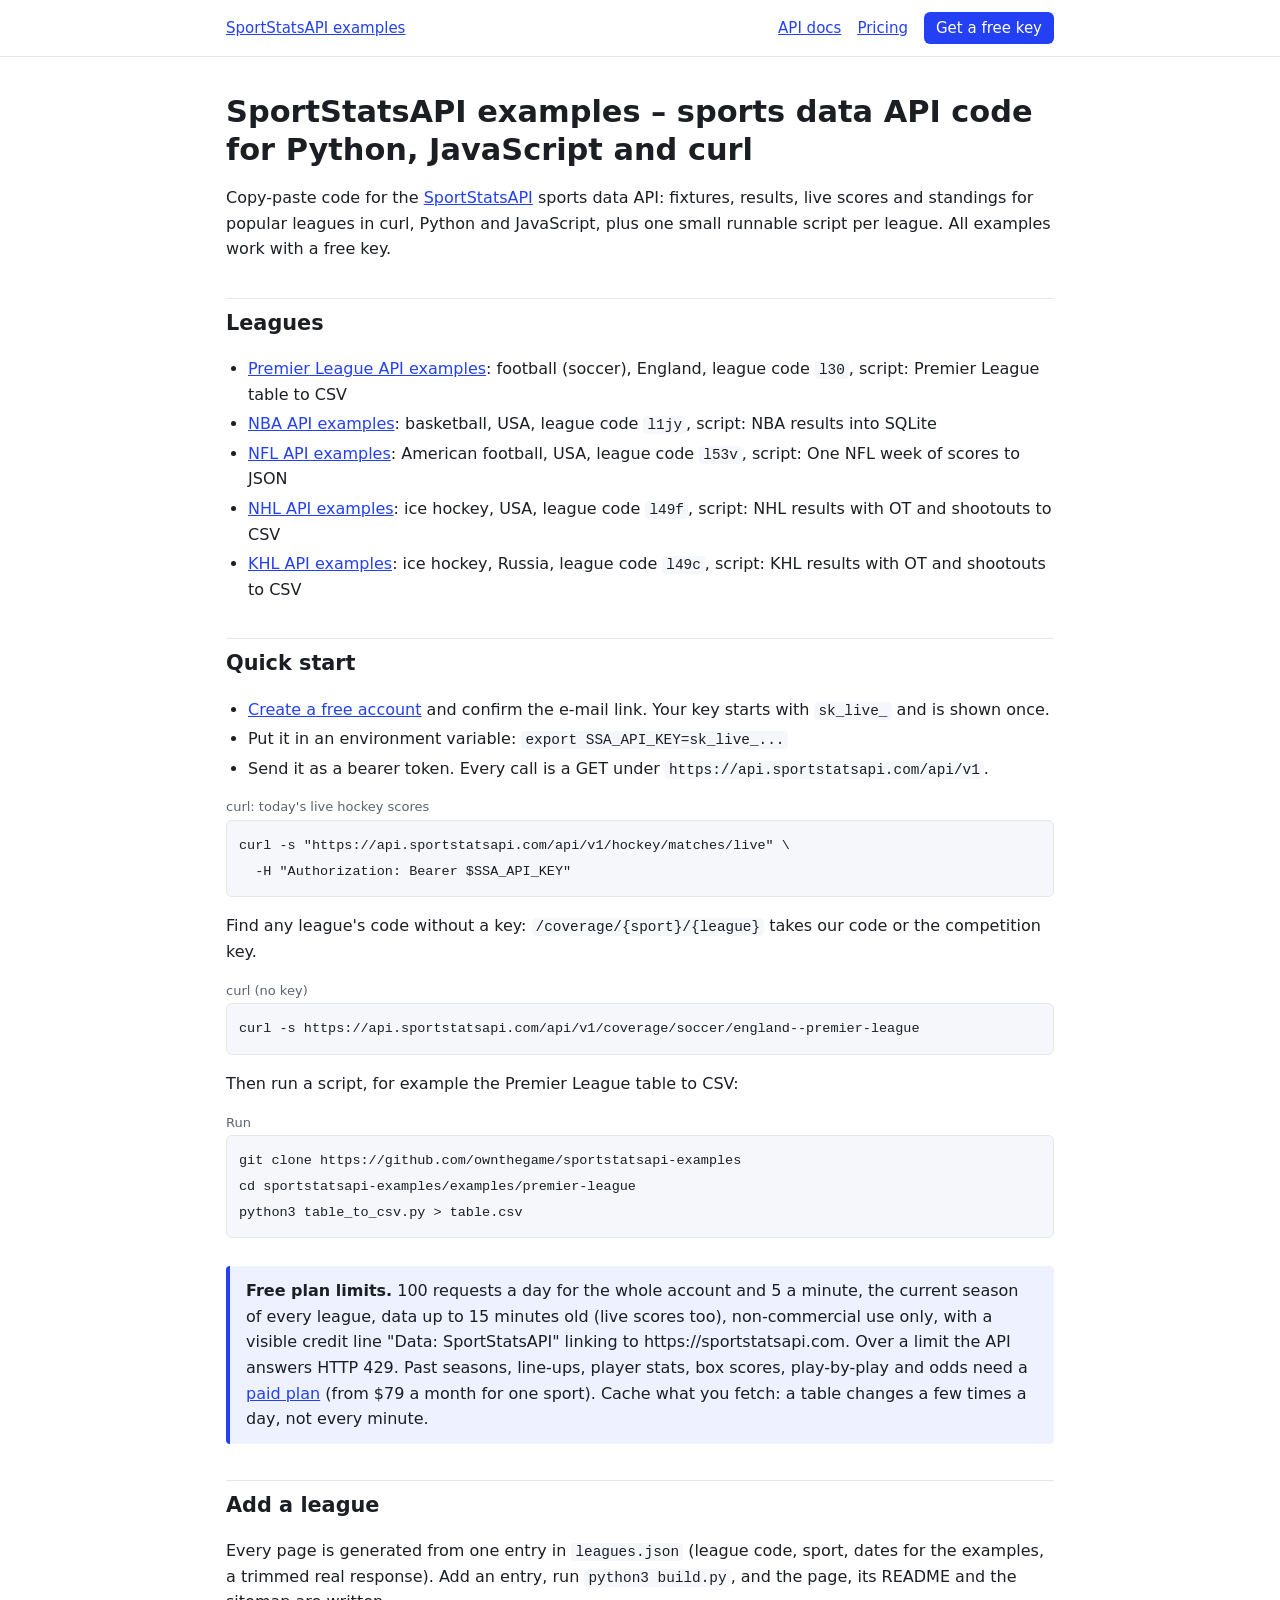
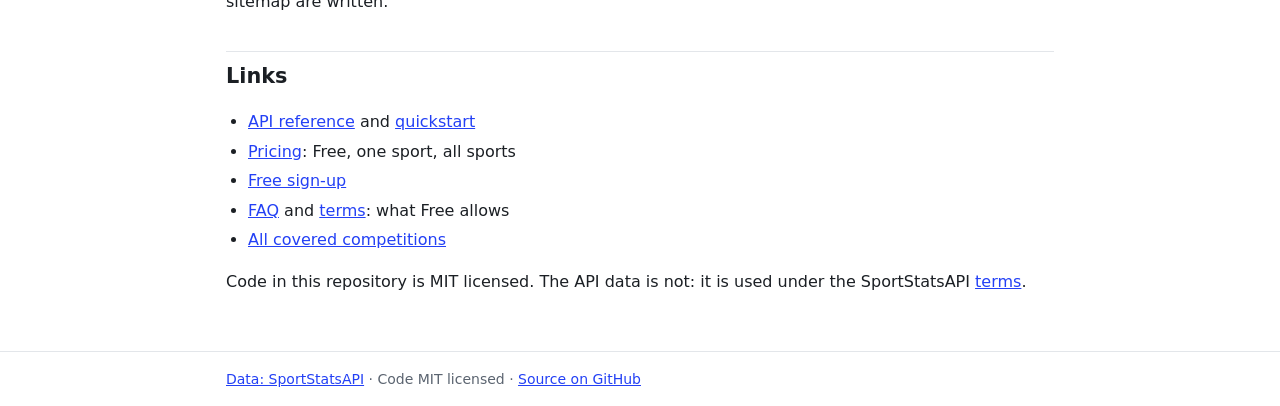
==== docs/index.html @ f86f8fb2 "SportStatsAPI examples: 5 leagues (Premier League, NBA, NFL, NHL, KHL), Pages site in docs/, runnabl" ====
<!doctype html>
<html lang="en">
<head>
<meta charset="utf-8">
<meta name="viewport" content="width=device-width, initial-scale=1">
<title>SportStatsAPI examples – sports data API code for Python, JavaScript and curl</title>
<meta name="description" content="Free code examples for a sports data API: Premier League, NBA, NFL, NHL and KHL fixtures, results, live scores and standings as JSON in curl, Python and JavaScript.">
<link rel="canonical" href="https://ownthegame.github.io/sportstatsapi-examples/">
<meta property="og:type" content="article">
<meta property="og:site_name" content="SportStatsAPI examples">
<meta property="og:title" content="SportStatsAPI examples – sports data API code for Python, JavaScript and curl">
<meta property="og:description" content="Free code examples for a sports data API: Premier League, NBA, NFL, NHL and KHL fixtures, results, live scores and standings as JSON in curl, Python and JavaScript.">
<meta property="og:url" content="https://ownthegame.github.io/sportstatsapi-examples/">
<meta name="twitter:card" content="summary">
<link rel="stylesheet" href="style.css">
</head>
<body>
<header class="top"><nav><a href="./">SportStatsAPI examples</a><span class="sp"></span><a href="https://sportstatsapi.com/docs/api/">API docs</a><a href="https://sportstatsapi.com/pricing/">Pricing</a><a class="btn" href="https://account.sportstatsapi.com/signup">Get a free key</a></nav></header>
<main>
<h1>SportStatsAPI examples – sports data API code for Python, JavaScript and curl</h1>
<p>Copy-paste code for the <a href="https://sportstatsapi.com/">SportStatsAPI</a> sports data API: fixtures, results, live scores and standings for popular leagues in curl, Python and JavaScript, plus one small runnable script per league. All examples work with a free key.</p>
<h2 id="leagues">Leagues</h2>
<ul><li><a href="premier-league/">Premier League API examples</a>: football (soccer), England, league code <code>l30</code>, script: Premier League table to CSV</li><li><a href="nba/">NBA API examples</a>: basketball, USA, league code <code>l1jy</code>, script: NBA results into SQLite</li><li><a href="nfl/">NFL API examples</a>: American football, USA, league code <code>l53v</code>, script: One NFL week of scores to JSON</li><li><a href="nhl/">NHL API examples</a>: ice hockey, USA, league code <code>l49f</code>, script: NHL results with OT and shootouts to CSV</li><li><a href="khl/">KHL API examples</a>: ice hockey, Russia, league code <code>l49c</code>, script: KHL results with OT and shootouts to CSV</li></ul>
<h2 id="quick-start">Quick start</h2>
<ul><li><a href="https://account.sportstatsapi.com/signup">Create a free account</a> and confirm the e-mail link. Your key starts with <code>sk_live_</code> and is shown once.</li><li>Put it in an environment variable: <code>export SSA_API_KEY=sk_live_...</code></li><li>Send it as a bearer token. Every call is a GET under <code>https://api.sportstatsapi.com/api/v1</code>.</li></ul>
<figure class="code"><figcaption>curl: today&#x27;s live hockey scores</figcaption><pre><code class="language-bash">curl -s &quot;https://api.sportstatsapi.com/api/v1/hockey/matches/live&quot; \
  -H &quot;Authorization: Bearer $SSA_API_KEY&quot;</code></pre></figure>
<p>Find any league's code without a key: <code>/coverage/{sport}/{league}</code> takes our code or the competition key.</p>
<figure class="code"><figcaption>curl (no key)</figcaption><pre><code class="language-bash">curl -s https://api.sportstatsapi.com/api/v1/coverage/soccer/england--premier-league</code></pre></figure>
<p>Then run a script, for example the Premier League table to CSV:</p>
<figure class="code"><figcaption>Run</figcaption><pre><code class="language-bash">git clone https://github.com/ownthegame/sportstatsapi-examples
cd sportstatsapi-examples/examples/premier-league
python3 table_to_csv.py &gt; table.csv</code></pre></figure>
<aside class="tip"><strong>Free plan limits.</strong> 100 requests a day for the whole account and 5 a minute, the current season of every league, data up to 15 minutes old (live scores too), non-commercial use only, with a visible credit line "Data: SportStatsAPI" linking to https://sportstatsapi.com. Over a limit the API answers HTTP 429. Past seasons, line-ups, player stats, box scores, play-by-play and odds need a <a href="https://sportstatsapi.com/pricing/">paid plan</a> (from $79 a month for one sport). Cache what you fetch: a table changes a few times a day, not every minute.</aside>
<h2 id="add-a-league">Add a league</h2>
<p>Every page is generated from one entry in <code>leagues.json</code> (league code, sport, dates for the examples, a trimmed real response). Add an entry, run <code>python3 build.py</code>, and the page, its README and the sitemap are written.</p>
<h2 id="links">Links</h2>
<ul><li><a href="https://sportstatsapi.com/docs/api/">API reference</a> and <a href="https://sportstatsapi.com/docs/quickstart/">quickstart</a></li><li><a href="https://sportstatsapi.com/pricing/">Pricing</a>: Free, one sport, all sports</li><li><a href="https://account.sportstatsapi.com/signup">Free sign-up</a></li><li><a href="https://sportstatsapi.com/faq/">FAQ</a> and <a href="https://sportstatsapi.com/legal/terms/">terms</a>: what Free allows</li><li><a href="https://sportstatsapi.com/coverage/">All covered competitions</a></li></ul>
<p>Code in this repository is MIT licensed. The API data is not: it is used under the SportStatsAPI <a href="https://sportstatsapi.com/legal/terms/">terms</a>.</p>
</main>
<footer><p><a href="https://sportstatsapi.com/">Data: SportStatsAPI</a> · Code MIT licensed · <a href="https://github.com/ownthegame/sportstatsapi-examples">Source on GitHub</a></p></footer>
</body>
</html>
---- docs/style.css ----
:root {
  --bg: #ffffff; --fg: #1b1f24; --muted: #5b6470; --line: #e3e6ea;
  --accent: #2340f5; --code-bg: #f5f7fa; --tip-bg: #eef1ff;
}
@media (prefers-color-scheme: dark) {
  :root { --bg: #0f1216; --fg: #e6e9ed; --muted: #9aa3ad; --line: #262c33;
          --accent: #8a9cff; --code-bg: #171b21; --tip-bg: #18203d; }
}
* { box-sizing: border-box; }
body { margin: 0; background: var(--bg); color: var(--fg);
       font: 16px/1.6 system-ui, -apple-system, "Segoe UI", Roboto, sans-serif; }
a { color: var(--accent); }
.top { border-bottom: 1px solid var(--line); }
.top nav { max-width: 860px; margin: 0 auto; padding: 12px 16px; display: flex; flex-wrap: wrap; gap: 6px 16px; align-items: center; font-size: 15px; }
.top nav span { color: var(--muted); }
.top nav .sp { flex: 1; }
.top .btn { background: var(--accent); color: #fff; padding: 4px 12px; border-radius: 6px; text-decoration: none; }
main { max-width: 860px; margin: 0 auto; padding: 8px 16px 40px; }
h1 { font-size: 1.9rem; line-height: 1.25; margin: 28px 0 16px; }
h2 { font-size: 1.3rem; margin: 36px 0 8px; padding-top: 8px; border-top: 1px solid var(--line); }
code { font: 0.9em ui-monospace, SFMono-Regular, Menlo, Consolas, monospace; background: var(--code-bg); padding: 1px 4px; border-radius: 4px; }
figure.code { margin: 12px 0; }
figure.code figcaption { font-size: 13px; color: var(--muted); margin-bottom: 2px; }
pre { background: var(--code-bg); border: 1px solid var(--line); border-radius: 6px; padding: 12px; overflow-x: auto; margin: 0; }
pre code { background: none; padding: 0; font-size: 13.5px; line-height: 1.5; }
.tip { background: var(--tip-bg); border-left: 4px solid var(--accent); padding: 12px 16px; border-radius: 4px; margin: 28px 0; }
ul { padding-left: 22px; }
li { margin: 4px 0; }
footer { border-top: 1px solid var(--line); color: var(--muted); font-size: 14px; }
footer p { max-width: 860px; margin: 0 auto; padding: 16px; }
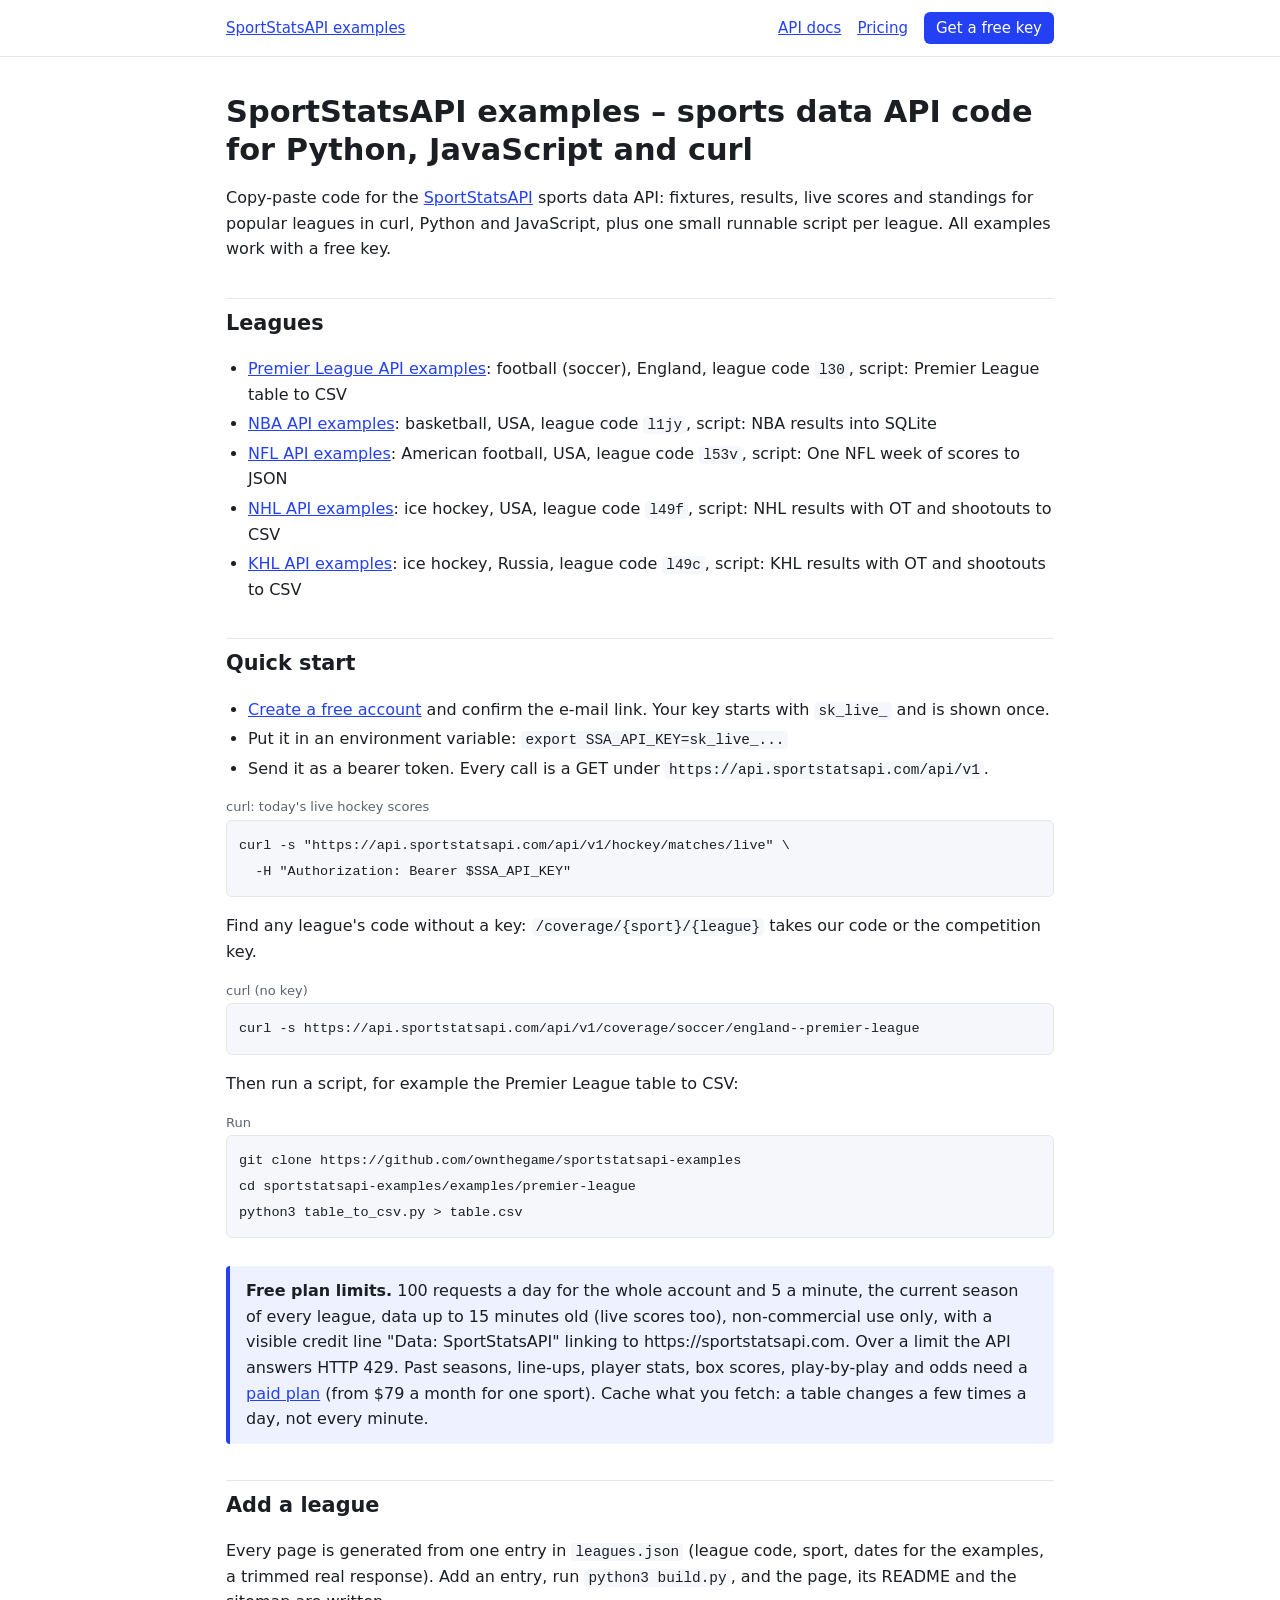
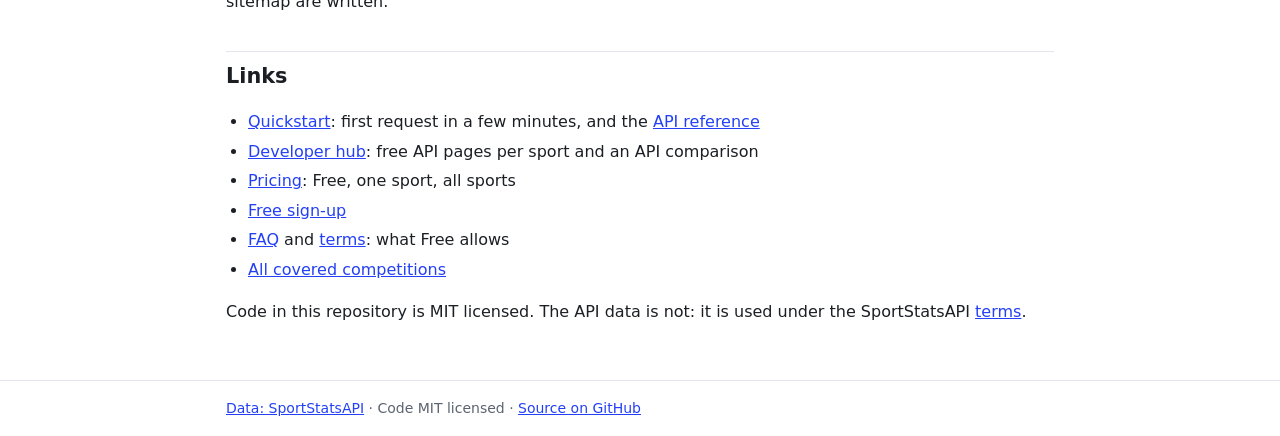
==== commit b6ed82cf: "Links: Quickstart first (first request in a few minutes) and the SportStatsAPI developer hub on ever" ====
--- a/docs/index.html
+++ b/docs/index.html
@@ -3,6 +3,7 @@
 <head>
 <meta charset="utf-8">
 <meta name="viewport" content="width=device-width, initial-scale=1">
+<meta name="google-site-verification" content="--YC6oyD16P7J92EvIpuj-CJdCvzZuZTfFQwmcQNudo">
 <title>SportStatsAPI examples – sports data API code for Python, JavaScript and curl</title>
 <meta name="description" content="Free code examples for a sports data API: Premier League, NBA, NFL, NHL and KHL fixtures, results, live scores and standings as JSON in curl, Python and JavaScript.">
 <link rel="canonical" href="https://ownthegame.github.io/sportstatsapi-examples/">
@@ -35,7 +36,7 @@
 <h2 id="add-a-league">Add a league</h2>
 <p>Every page is generated from one entry in <code>leagues.json</code> (league code, sport, dates for the examples, a trimmed real response). Add an entry, run <code>python3 build.py</code>, and the page, its README and the sitemap are written.</p>
 <h2 id="links">Links</h2>
-<ul><li><a href="https://sportstatsapi.com/docs/api/">API reference</a> and <a href="https://sportstatsapi.com/docs/quickstart/">quickstart</a></li><li><a href="https://sportstatsapi.com/pricing/">Pricing</a>: Free, one sport, all sports</li><li><a href="https://account.sportstatsapi.com/signup">Free sign-up</a></li><li><a href="https://sportstatsapi.com/faq/">FAQ</a> and <a href="https://sportstatsapi.com/legal/terms/">terms</a>: what Free allows</li><li><a href="https://sportstatsapi.com/coverage/">All covered competitions</a></li></ul>
+<ul><li><a href="https://sportstatsapi.com/docs/quickstart/">Quickstart</a>: first request in a few minutes, and the <a href="https://sportstatsapi.com/docs/api/">API reference</a></li><li><a href="https://sportstatsapi.com/developers/">Developer hub</a>: free API pages per sport and an API comparison</li><li><a href="https://sportstatsapi.com/pricing/">Pricing</a>: Free, one sport, all sports</li><li><a href="https://account.sportstatsapi.com/signup">Free sign-up</a></li><li><a href="https://sportstatsapi.com/faq/">FAQ</a> and <a href="https://sportstatsapi.com/legal/terms/">terms</a>: what Free allows</li><li><a href="https://sportstatsapi.com/coverage/">All covered competitions</a></li></ul>
 <p>Code in this repository is MIT licensed. The API data is not: it is used under the SportStatsAPI <a href="https://sportstatsapi.com/legal/terms/">terms</a>.</p>
 </main>
 <footer><p><a href="https://sportstatsapi.com/">Data: SportStatsAPI</a> · Code MIT licensed · <a href="https://github.com/ownthegame/sportstatsapi-examples">Source on GitHub</a></p></footer>
